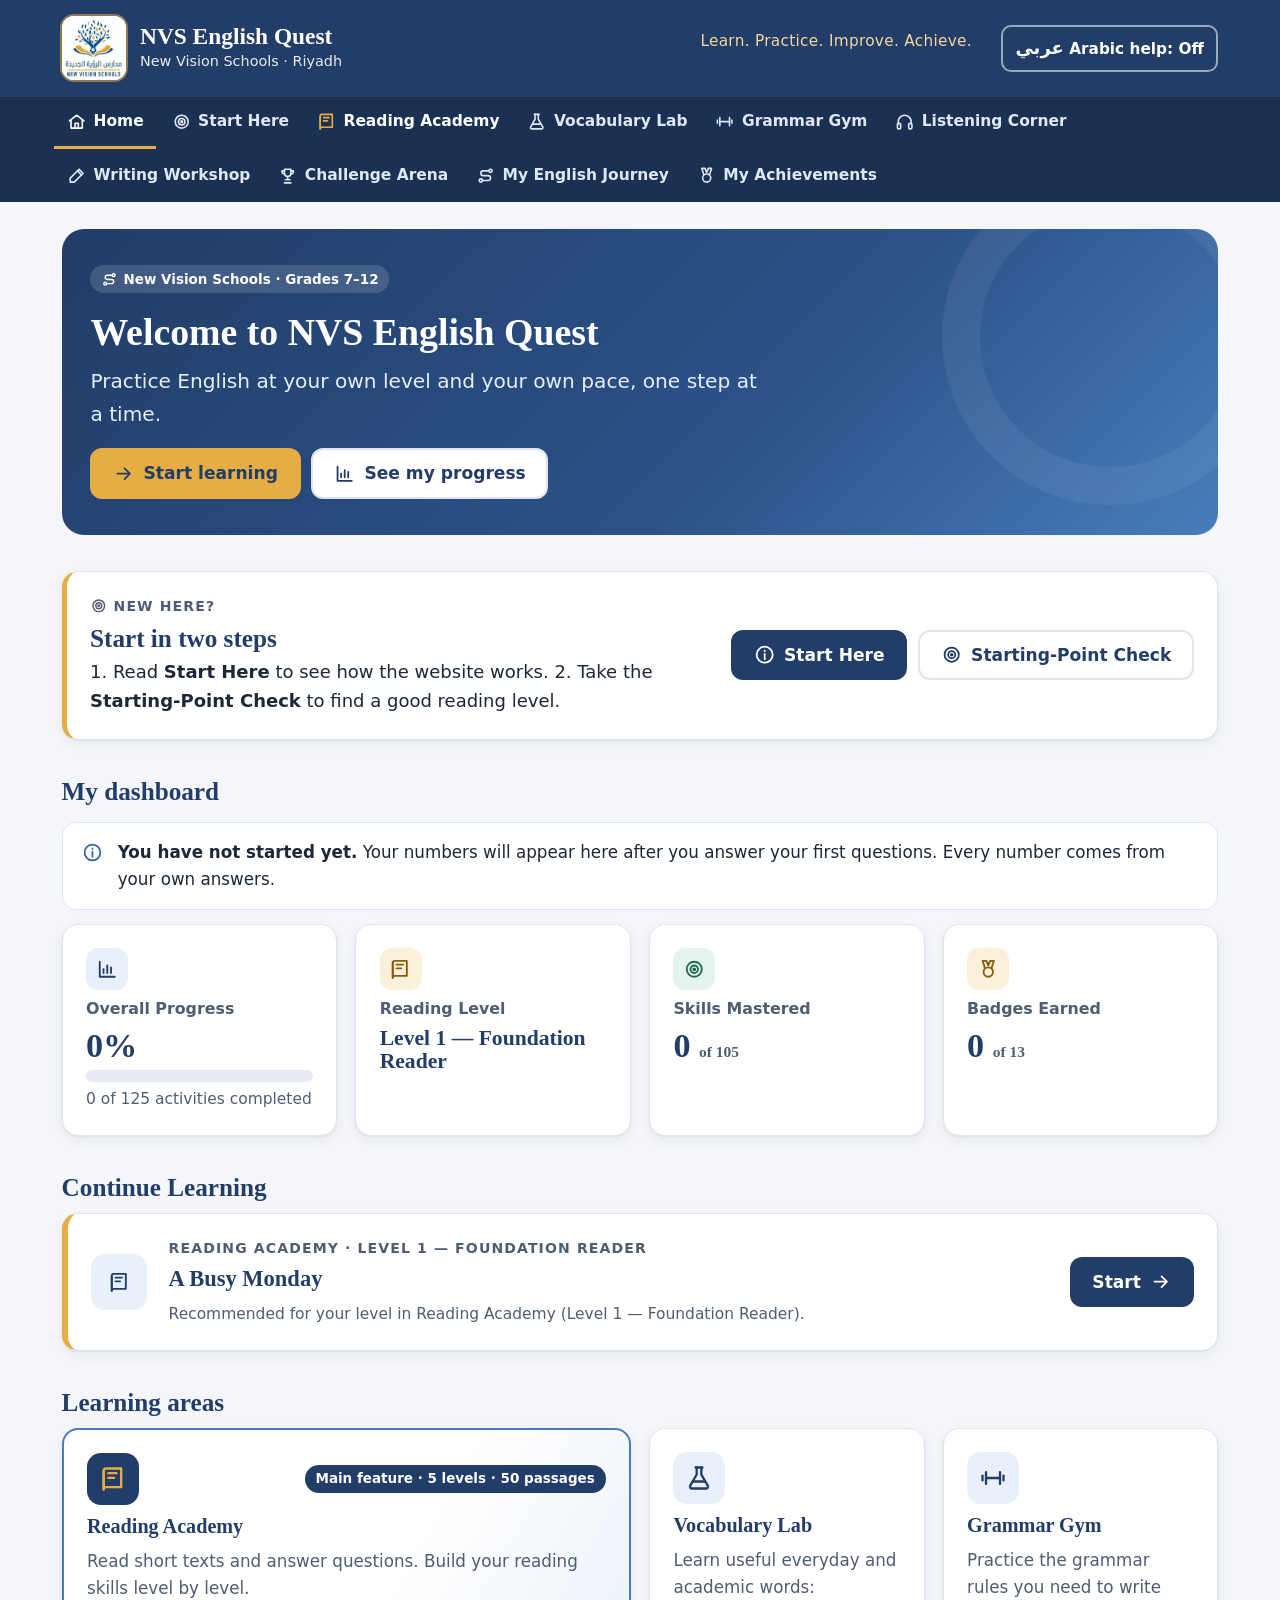
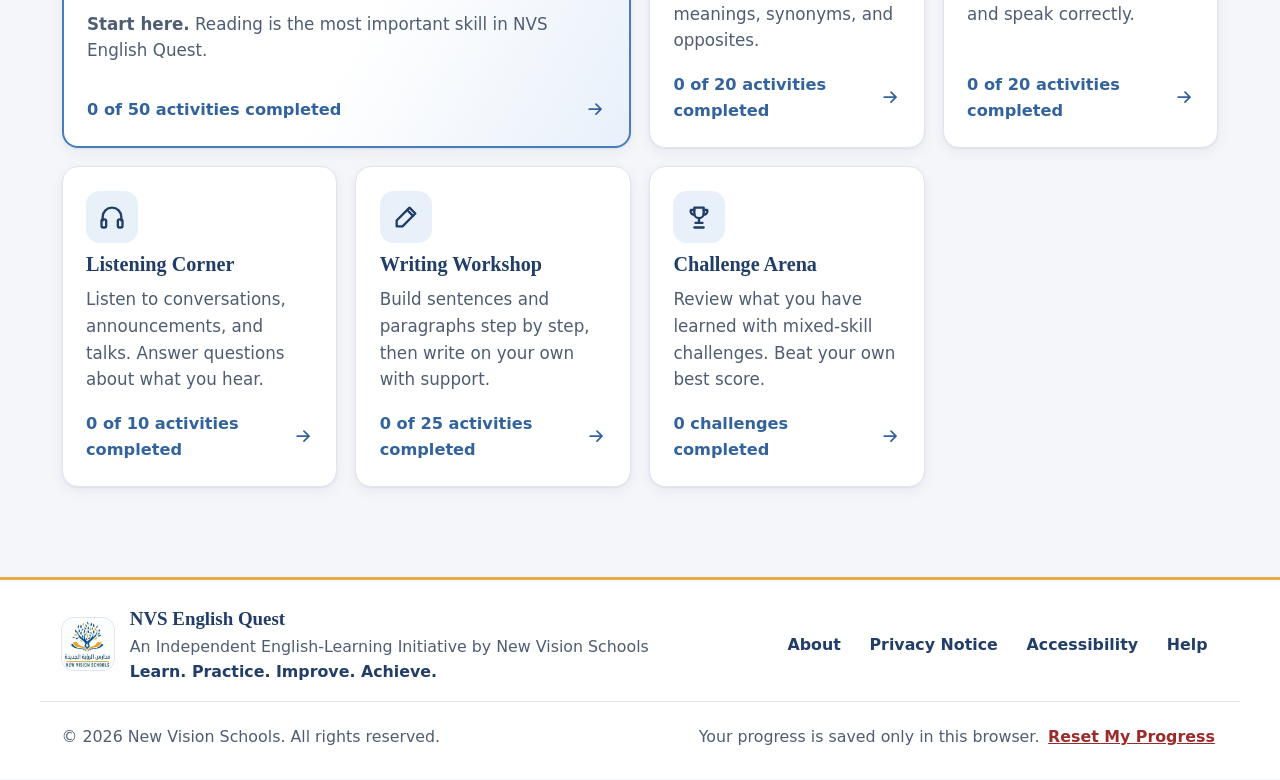
==== index.html @ 6f45f676 "Add files via upload" ====
<!DOCTYPE html>
<html lang="en">
<head>
<meta charset="UTF-8">
<meta name="viewport" content="width=device-width, initial-scale=1">
<title>NVS English Quest | New Vision Schools</title>
<meta name="description" content="Explore NVS English Quest, an independent English-learning platform by New Vision Schools offering interactive reading, vocabulary, grammar, listening, and writing practice.">
<meta name="robots" content="index, follow">
<meta name="application-name" content="NVS English Quest">
<meta name="author" content="New Vision Schools">
<meta name="theme-color" content="#213D68">
<!-- Icons: a crop of the emblem (tree and open book) from the official New Vision Schools logo. -->
<link rel="icon" href="favicon.ico" sizes="16x16 32x32 48x48">
<link rel="icon" type="image/png" sizes="32x32" href="assets/brand/favicon-32.png">
<link rel="apple-touch-icon" sizes="180x180" href="assets/brand/favicon-180.png">
<link rel="manifest" href="site.webmanifest">
<!-- Social sharing. Most sharing services need a FULL address for og:image and og:url.
     When the school-approved address is known, replace SITE_URL below (see DEPLOYMENT_GUIDE.md, "Publication settings")
     and add: <link rel="canonical" href="SITE_URL/"> -->
<meta property="og:type" content="website">
<meta property="og:site_name" content="NVS English Quest">
<meta property="og:title" content="NVS English Quest | New Vision Schools">
<meta property="og:description" content="An independent English-learning platform by New Vision Schools offering interactive reading, vocabulary, grammar, listening, and writing practice.">
<meta property="og:image" content="assets/brand/nvs-logo.jpg">
<meta property="og:image:alt" content="New Vision Schools logo">
<meta name="twitter:card" content="summary">
<link rel="stylesheet" href="css/styles.css">
</head>
<body>
<a class="skip" href="#main">Skip to main content</a>
<header class="site-header">
  <div class="header-inner">
    <a class="brand" href="#home" aria-label="NVS English Quest, New Vision Schools: home">
      <span class="brand-logo"><img src="assets/brand/nvs-logo.jpg" alt="New Vision Schools logo" width="447" height="447" decoding="async"></span>
      <span>
        <span class="brand-name">NVS English Quest</span>
        <span class="brand-sub">New Vision Schools · Riyadh</span>
      </span>
    </a>
    <p class="tagline">Learn. Practice. Improve. Achieve.</p>
    <button class="ar-btn" id="arBtn" type="button" aria-pressed="false" aria-label="Arabic help" title="Show or hide short Arabic instructions"><span lang="ar" dir="rtl">عربي</span><span class="ar-long" aria-hidden="true"> Arabic help: <span class="ar-state">Off</span></span></button>
    <button class="menu-btn" id="menuBtn" aria-expanded="false" aria-controls="mainNav"><span id="menuIcon"></span>Menu</button>
  </div>
  <nav class="main-nav" id="mainNav" aria-label="Main navigation"><ul id="navList"></ul></nav>
</header>

<main id="main" tabindex="-1"></main>

<footer class="site-footer">
  <div class="footer-inner">
    <div class="footer-brand">
      <span class="brand-logo sm"><img src="assets/brand/nvs-logo.jpg" alt="" width="447" height="447" loading="lazy" decoding="async"></span>
      <div>
        <p class="f-name">NVS English Quest</p>
        <p>An Independent English-Learning Initiative by New Vision Schools</p>
        <p class="f-slogan">Learn. Practice. Improve. Achieve.</p>
      </div>
    </div>
    <nav class="footer-nav" aria-label="Footer">
      <ul>
        <li><a href="#about">About</a></li>
        <li><a href="#privacy">Privacy Notice</a></li>
        <li><a href="#accessibility">Accessibility</a></li>
        <li><a href="#help">Help</a></li>
      </ul>
    </nav>
  </div>
  <div class="footer-base">
    <p>© 2026 New Vision Schools. All rights reserved.</p>
    <p class="footer-progress">Your progress is saved only in this browser. <button class="linkbtn" id="footerReset" type="button">Reset My Progress</button></p>
    <p class="ar-help" lang="ar" dir="rtl">يُحفظ تقدّمك في هذا المتصفح فقط، ولا ينتقل إلى أجهزة أخرى.</p>
  </div>
</footer>

<div class="toast" id="toast" role="status" aria-live="polite"></div>
<div class="sr-only" id="srLive" aria-live="polite"></div>

<dialog id="resetDialog" aria-labelledby="resetTitle">
  <h2 id="resetTitle">Delete all your progress?</h2>
  <p>This will permanently delete all your saved answers, scores, badges, writing drafts, challenge results, and your Starting-Point Check result <strong>in this browser</strong>. You cannot undo this.</p>
  <p class="ar-help" lang="ar" dir="rtl">سيؤدي هذا إلى حذف جميع إجاباتك ودرجاتك وشاراتك ومسوداتك ونتيجة اختبار نقطة البداية المحفوظة في هذا المتصفح نهائيًا، ولا يمكن التراجع عن ذلك.</p>
  <div class="btn-row">
    <button class="btn danger" id="confirmReset" type="button">Yes, delete my progress</button>
    <button class="btn ghost" id="cancelReset" type="button">Cancel</button>
  </div>
</dialog>

<noscript><p style="padding:1rem;background:#fff3cd">NVS English Quest needs JavaScript. Please turn on JavaScript in your browser.</p></noscript>
<div id="loadError" hidden style="max-width:900px;margin:1rem auto;padding:1rem;border:2px solid #E6AD45;border-radius:12px;background:#fbf0d9">
  <strong>Some website files did not load.</strong> Refresh the page and check your internet connection. If you opened the website from a copy on a computer, make sure the whole <code>website</code> folder was unzipped (with its <code>css</code>, <code>js</code>, <code>data</code>, and <code>assets</code> folders).
</div>
<!-- ===================== LEARNING CONTENT (data/) =====================
     Teachers add reading passages by editing ONE level file only.
     See HOW_TO_ADD_CONTENT.md. The registry must load first. -->
<script src="data/content-registry.js"></script>
<script src="data/reading-level-1.js"></script>
<script src="data/reading-level-2.js"></script>
<script src="data/reading-level-3.js"></script>
<script src="data/reading-level-4.js"></script>
<script src="data/reading-level-5.js"></script>
<script src="data/vocabulary.js"></script>
<script src="data/grammar.js"></script>
<script src="data/listening.js"></script>
<script src="data/writing.js"></script>
<script src="data/starting-check.js"></script>
<!-- ===================== APPLICATION LOGIC (js/) ===================== -->
<script src="analytics-config.js"></script>
<script src="js/analytics.js"></script>
<script src="js/progress.js"></script>
<script src="js/reading.js"></script>
<script>
  /* Show a friendly message if any file is missing (for example, if only index.html was copied). */
  (function () {
    var C = window.NVS_CONTENT;
    var missing = !C || !C.reading || !C.reading.passages.length || !C.listening || !C.writing || !window.NVSProgress || !window.NVSReading;
    var emptyLevels = [];
    if (C && C.reading) [1, 2, 3, 4, 5].forEach(function (n) { if (!C.reading.passages.some(function (p) { return p.level === n; })) emptyLevels.push(n); });
    var box = document.getElementById("loadError");
    var badPractice = C ? ["vocabulary", "grammar"].filter(function (f) { return !C[f === "vocabulary" ? "vocab" : f]; }) : [];
    if (missing) box.hidden = false;
    else if (badPractice.length) { box.innerHTML = "<strong>The file <code>data/" + badPractice[0] + ".js</code> could not be loaded.</strong> It may have a typing mistake (for example, a missing comma or quotation mark). Check the file or restore your backup copy. Other areas still work."; box.hidden = false; }
    else if (emptyLevels.length) { box.innerHTML = "<strong>Reading level " + emptyLevels.join(", ") + " could not be loaded.</strong> The file <code>data/reading-level-" + emptyLevels[0] + ".js</code> may have a typing mistake (for example, a missing comma or quotation mark). Check the file or restore your backup copy."; box.hidden = false; }
  })();
</script>
<script src="js/app.js"></script>
</body>
</html>
---- css/styles.css ----
:root{
  --navy:#213D68; --navy-2:#1a3154; --blue:#477DBB; --blue-d:#33639c; --green:#25866A; --green-d:#1c6a53;
  --gold:#E6AD45; --gold-l:#fbf0d9; --bg:#F4F6FA; --card:#fff; --line:#dfe4ee; --text:#1c2738; --muted:#4f5d73;
  --green-l:#e5f3ee; --blue-l:#e8f0fa; --radius:16px; --shadow:0 1px 2px rgba(20,35,60,.06),0 4px 14px rgba(20,35,60,.06);
  --serif: Georgia, "Times New Roman", serif;
  --sans: "Segoe UI", system-ui, -apple-system, Roboto, "Helvetica Neue", Arial, sans-serif;
}
*{box-sizing:border-box}
html{font-size:17px;scroll-behavior:smooth}
@media (min-width:700px){html{font-size:18px}}
@media (prefers-reduced-motion:reduce){html{scroll-behavior:auto}*{transition:none!important;animation:none!important}}
body{margin:0;font-family:var(--sans);color:var(--text);background:var(--bg);line-height:1.6}
a{color:var(--blue-d)}
h1,h2,h3{font-family:var(--serif);color:var(--navy);line-height:1.25;margin:0 0 .5rem}
h1{font-size:1.9rem} h2{font-size:1.4rem} h3{font-size:1.12rem}
p{margin:0 0 .8rem}
.ic{width:1.25em;height:1.25em;flex:none;vertical-align:-.25em}
:focus-visible{outline:3px solid var(--gold);outline-offset:3px;border-radius:6px}
.skip{position:absolute;left:-999px;top:0;background:var(--gold);color:var(--navy);padding:.6rem 1rem;font-weight:700;z-index:100;border-radius:0 0 8px 0}
.skip:focus{left:0}
.sr-only{position:absolute;width:1px;height:1px;overflow:hidden;clip:rect(0 0 0 0);white-space:nowrap}

/* ---------- Header & nav ---------- */
.site-header{background:var(--navy);color:#fff}
.header-inner{max-width:1200px;margin:0 auto;padding:.9rem 1.2rem;display:flex;align-items:center;gap:1rem}
.brand{display:flex;align-items:center;gap:.8rem;color:#fff;text-decoration:none;min-width:0}
/* Official New Vision Schools logo (the exact supplied file). The tile hides only the plain background
   margin around the artwork; the emblem, Arabic name, and English name are always fully visible. */
.brand-logo{width:64px;height:64px;border-radius:12px;background:#fcfefd;overflow:hidden;flex:none;display:block;box-shadow:0 0 0 2px rgba(230,173,69,.55)}
.brand-logo img{display:block;width:131.6%;height:auto;max-width:none;margin:-12.2% 0 0 -16.8%}
.brand-logo.sm{width:52px;height:52px;box-shadow:0 0 0 1px var(--line)}
.logo-figure{margin:0;display:inline-block;background:#fcfefd;border:1px solid var(--line);border-radius:16px;padding:.4rem;line-height:0}
.logo-figure img{display:block;height:auto}
.brand-name{font-family:var(--serif);font-size:1.3rem;font-weight:700;display:block;line-height:1.1}
.brand-sub{font-size:.8rem;opacity:.9;display:block}
.tagline{margin-left:auto;font-size:.85rem;color:#f3d79f;letter-spacing:.02em;text-align:right}
.menu-btn{display:none;margin-left:auto;background:transparent;border:2px solid rgba(255,255,255,.5);color:#fff;border-radius:10px;padding:.45rem .7rem;font:inherit;font-weight:600;cursor:pointer;min-height:44px;align-items:center;gap:.4rem}
.main-nav{background:var(--navy-2);border-top:1px solid rgba(255,255,255,.08)}
.main-nav ul{list-style:none;margin:0 auto;padding:0 .8rem;max-width:1200px;display:flex;flex-wrap:wrap;gap:.15rem}
.main-nav a{display:flex;align-items:center;gap:.4rem;color:#dfe7f3;text-decoration:none;padding:.65rem .7rem;font-size:.86rem;font-weight:600;border-bottom:3px solid transparent;min-height:44px}
.main-nav a:hover{color:#fff;background:rgba(255,255,255,.06)}
.main-nav a[aria-current="page"]{color:#fff;border-bottom-color:var(--gold)}
.main-nav .feature a{color:#fff}
.main-nav .feature a .ic{color:var(--gold)}
@media (max-width:980px){
  .tagline{display:none}
  .menu-btn{display:inline-flex}
  .main-nav{display:none}
  .main-nav.open{display:block}
  .main-nav ul{flex-direction:column;padding:.4rem .8rem .8rem}
  .main-nav a{border-bottom:none;border-left:4px solid transparent;font-size:1rem}
  .main-nav a[aria-current="page"]{border-left-color:var(--gold);background:rgba(255,255,255,.06)}
}

/* ---------- Layout ---------- */
main{max-width:1200px;margin:0 auto;padding:1.5rem 1.2rem 3rem}
main:focus{outline:none}
.card{background:var(--card);border:1px solid var(--line);border-radius:var(--radius);box-shadow:var(--shadow);padding:1.3rem}
.grid{display:grid;gap:1rem}
.g4{grid-template-columns:repeat(auto-fit,minmax(210px,1fr))}
.g3{grid-template-columns:repeat(auto-fit,minmax(260px,1fr))}
.g2{grid-template-columns:repeat(auto-fit,minmax(300px,1fr))}
.section{margin-top:2rem}
.section-head{display:flex;align-items:flex-end;justify-content:space-between;gap:1rem;flex-wrap:wrap;margin-bottom:.8rem}
.section-head h2{margin:0}
.eyebrow{font-size:.78rem;font-weight:700;letter-spacing:.08em;text-transform:uppercase;color:var(--muted);margin:0 0 .3rem}
.muted{color:var(--muted)}
.small{font-size:.86rem}
.page-head{margin-bottom:1.2rem}
.page-head p{max-width:70ch;color:var(--muted);font-size:1.05rem}
.crumbs{font-size:.9rem;margin-bottom:1rem;color:var(--muted)}
.crumbs a{font-weight:600}

/* ---------- Buttons ---------- */
.btn{display:inline-flex;align-items:center;justify-content:center;gap:.5rem;font:inherit;font-weight:700;font-size:.95rem;border-radius:12px;padding:.7rem 1.15rem;min-height:48px;border:2px solid transparent;cursor:pointer;text-decoration:none;line-height:1.2}
.btn.primary{background:var(--navy);color:#fff}
.btn.primary:hover{background:var(--blue-d)}
.btn.secondary{background:var(--green-d);color:#fff}
.btn.secondary:hover{background:var(--green)}
.btn.ghost{background:#fff;color:var(--navy);border-color:var(--line)}
.btn.ghost:hover{border-color:var(--blue);background:var(--blue-l)}
.btn.gold{background:var(--gold);color:var(--navy)}
.btn.gold:hover{background:#f0bd5e}
.btn.danger{background:#fff;color:#9b2c2c;border-color:#e3b7b7}
.btn.danger:hover{background:#fbeeee}
.btn[disabled]{opacity:.55;cursor:not-allowed}
.btn-row{display:flex;flex-wrap:wrap;gap:.6rem;align-items:center}

/* ---------- Tags, bars ---------- */
.tag{display:inline-flex;align-items:center;gap:.3rem;font-size:.75rem;font-weight:700;padding:.18rem .6rem;border-radius:999px;background:var(--blue-l);color:var(--navy);white-space:nowrap}
.tag.green{background:var(--green-l);color:var(--green-d)}
.tag.gold{background:var(--gold-l);color:#7a520b}
.tag.navy{background:var(--navy);color:#fff}
.tag.sample{background:var(--gold);color:var(--navy);letter-spacing:.04em}
.bar{height:12px;background:#e6eaf2;border-radius:999px;overflow:hidden}
.bar>span{display:block;height:100%;background:linear-gradient(90deg,var(--blue),var(--navy));border-radius:999px;transition:width .4s}
.bar.green>span{background:linear-gradient(90deg,#3aa384,var(--green-d))}
.bar.gold>span{background:linear-gradient(90deg,#f0c36d,#c8901f)}
.bar-row{margin:.75rem 0}
.bar-label{display:flex;justify-content:space-between;gap:.6rem;font-size:.9rem;margin-bottom:.25rem}
.bar-label strong{color:var(--navy)}

/* ---------- Notices ---------- */
.notice{display:flex;gap:.8rem;align-items:flex-start;border-radius:14px;padding:.9rem 1.1rem;border:1px solid var(--line);background:#fff;font-size:.93rem}
.notice .ic{color:var(--blue-d);margin-top:.15rem}
.notice.sample{background:var(--gold-l);border-color:#efd39b}
.notice.sample .ic{color:#8a5d0c}
.notice p{margin:0}

/* ---------- Home ---------- */
.hero{background:linear-gradient(135deg,var(--navy) 0%,#2c5288 60%,var(--blue) 100%);color:#fff;border-radius:22px;padding:2rem 1.6rem;position:relative;overflow:hidden}
.hero::after{content:"";position:absolute;right:-60px;top:-60px;width:260px;height:260px;border-radius:50%;border:38px solid rgba(255,255,255,.06)}
.hero h1{color:#fff;font-size:2.1rem}
.hero p{font-size:1.12rem;color:#e7eef9;max-width:52ch}
.hero .tag{background:rgba(255,255,255,.14);color:#fff}
.stat{display:flex;flex-direction:column;gap:.3rem;position:relative}
.stat .stat-top{display:flex;align-items:center;justify-content:space-between;gap:.5rem}
.stat .stat-icon{width:42px;height:42px;border-radius:12px;display:grid;place-items:center;background:var(--blue-l);color:var(--navy)}
.stat .stat-icon.g{background:var(--green-l);color:var(--green-d)}
.stat .stat-icon.y{background:var(--gold-l);color:#8a5d0c}
.stat-value{font-family:var(--serif);font-size:1.9rem;font-weight:700;color:var(--navy);line-height:1.1}
.stat-value.sm{font-size:1.2rem}
.stat-label{font-weight:700;color:var(--muted);font-size:.88rem}
.continue{display:flex;gap:1.2rem;align-items:center;flex-wrap:wrap;border-left:6px solid var(--gold)}
.continue .c-body{flex:1;min-width:220px}
.continue h3{font-size:1.25rem}
.area-card{display:flex;flex-direction:column;gap:.5rem;text-decoration:none;color:var(--text);transition:transform .15s,box-shadow .15s;position:relative}
.area-card:hover{transform:translateY(-2px);box-shadow:0 6px 22px rgba(20,35,60,.12)}
.area-card .a-icon{width:52px;height:52px;border-radius:14px;display:grid;place-items:center;background:var(--blue-l);color:var(--navy)}
.area-card .a-icon .ic{width:28px;height:28px}
.area-card h3{margin:0}
.area-card p{margin:0;color:var(--muted);font-size:.93rem}
.area-card .a-foot{margin-top:auto;display:flex;align-items:center;justify-content:space-between;gap:.5rem;padding-top:.5rem;font-weight:700;color:var(--blue-d);font-size:.9rem}
.area-card.featured{grid-column:1/-1;background:linear-gradient(120deg,#fff 0%,#fff 55%,var(--blue-l) 100%);border:2px solid var(--blue)}
.area-card.featured .a-icon{background:var(--navy);color:var(--gold)}
@media (min-width:760px){.area-card.featured{grid-column:span 2}}
.area-card.preview .a-icon{background:#eef0f4;color:var(--muted)}

/* ---------- Reading ---------- */
.level-block{margin-top:1.4rem}
.level-head{display:flex;align-items:center;gap:.8rem;flex-wrap:wrap;margin-bottom:.6rem}
.level-num{width:44px;height:44px;border-radius:12px;background:var(--navy);color:#fff;display:grid;place-items:center;font-family:var(--serif);font-weight:700;font-size:1.2rem;flex:none}
.level-head h2{margin:0;font-size:1.2rem}
.level-head p{margin:0;font-size:.88rem;color:var(--muted)}
.level-block.current .level-num{background:var(--gold);color:var(--navy)}
.p-card{display:flex;flex-direction:column;gap:.45rem;text-decoration:none;color:var(--text)}
.p-card:hover{border-color:var(--blue)}
.p-card h3{margin:0}
.p-meta{display:flex;flex-wrap:wrap;gap:.4rem}
.status{display:inline-flex;align-items:center;gap:.35rem;font-size:.85rem;font-weight:700}
.status.done{color:var(--green-d)} .status.prog{color:#8a5d0c} .status.new{color:var(--muted)}
.reader-grid{display:grid;gap:1.2rem}
@media (min-width:960px){
  .reader-grid{grid-template-columns:1.15fr 1fr;align-items:start}
  .passage-panel{position:sticky;top:1rem;max-height:calc(100vh - 2rem);overflow:auto}
}
.passage-panel h1{font-size:1.6rem}
.passage-text p{font-size:1.1rem;line-height:1.8;max-width:68ch}
.passage-text mark{background:#fde7b5;color:inherit;padding:.05em .15em;border-radius:4px;box-shadow:0 0 0 2px #e6ad45 inset}
.passage-tools{display:flex;flex-wrap:wrap;gap:.5rem;align-items:center;margin:.6rem 0 1rem}
.practice-wrap{max-width:800px;margin:0 auto}

/* ---------- Quiz ---------- */
.quiz-top{margin-bottom:1rem}
.quiz-top .row{display:flex;justify-content:space-between;align-items:center;gap:.6rem;flex-wrap:wrap;margin-bottom:.5rem}
.q-fieldset{border:0;padding:0;margin:0}
.q-text{font-size:1.18rem;font-weight:700;color:var(--navy);margin-bottom:.9rem;padding:0;line-height:1.45}
.options{display:grid;gap:.6rem}
.opt{display:flex;align-items:center;gap:.8rem;border:2px solid var(--line);border-radius:14px;padding:.75rem .9rem;cursor:pointer;background:#fff;min-height:56px;transition:border-color .15s,background .15s}
.opt:hover{border-color:var(--blue)}
.opt input{position:absolute;opacity:0;width:1px;height:1px}
.opt .letter{width:34px;height:34px;border-radius:50%;border:2px solid var(--blue);color:var(--navy);display:grid;place-items:center;font-weight:800;flex:none;font-size:.9rem}
.opt .otext{flex:1}
.opt .ostatus{font-size:.8rem;font-weight:800;display:inline-flex;align-items:center;gap:.25rem}
.opt:has(input:focus-visible){outline:3px solid var(--gold);outline-offset:2px}
.opt.selected{border-color:var(--navy);background:var(--blue-l)}
.opt.selected .letter{background:var(--navy);color:#fff;border-color:var(--navy)}
.opt.tried{background:#f6f6f6;border-style:dashed;color:#5b6474;cursor:not-allowed}
.opt.tried .otext{text-decoration:line-through;text-decoration-color:#9aa3b2}
.opt.tried .letter{border-color:#9aa3b2;color:#6b7383}
.opt.tried .ostatus{color:#8a3b12}
.opt.right{border-color:var(--green);background:var(--green-l)}
.opt.right .letter{background:var(--green-d);border-color:var(--green-d);color:#fff}
.opt.right .ostatus{color:var(--green-d)}
.opt.locked{cursor:default}
.hint-box{margin-top:1rem;background:var(--blue-l);border-radius:12px;padding:.8rem 1rem;display:flex;gap:.6rem;border-left:5px solid var(--blue)}
.hint-box .ic{color:var(--blue-d);margin-top:.1rem}
.quiz .btn-row{margin-top:1.1rem}
.feedback{margin-top:1rem}
.feedback:focus{outline:none}
.fb{border-radius:14px;padding:1rem 1.1rem;border:2px solid}
.fb h3{display:flex;align-items:center;gap:.5rem;font-family:var(--sans);font-size:1.08rem;margin-bottom:.4rem}
.fb p{margin:.3rem 0}
.fb.ok{background:var(--green-l);border-color:var(--green)}
.fb.ok h3{color:var(--green-d)}
.fb.no{background:var(--gold-l);border-color:var(--gold)}
.fb.no h3{color:#7a4a05}
.fb.shown{background:#eef2f8;border-color:var(--blue)}
.fb.warn{background:#fff;border-color:var(--line)}
.evidence{margin:.6rem 0 0;padding:.6rem .9rem;background:#fff;border-left:4px solid var(--gold);border-radius:8px;font-family:var(--serif);font-style:italic}
.guide{margin-top:.6rem;padding:.6rem .9rem;background:#fff;border-radius:8px;border:1px dashed #d4a74f}
.linkbtn{background:none;border:none;color:var(--blue-d);font:inherit;font-weight:700;text-decoration:underline;cursor:pointer;padding:.3rem 0;min-height:36px}

/* ---------- Results ---------- */
.result-score{display:flex;align-items:center;gap:1.2rem;flex-wrap:wrap;margin:.6rem 0 1rem}
.ring{--p:0;width:120px;height:120px;border-radius:50%;background:conic-gradient(var(--green) calc(var(--p)*1%),#e6eaf2 0);display:grid;place-items:center;flex:none}
.ring>div{width:92px;height:92px;border-radius:50%;background:#fff;display:grid;place-items:center;text-align:center;font-family:var(--serif);font-weight:700;color:var(--navy);font-size:1.5rem;line-height:1}
.ring small{display:block;font-family:var(--sans);font-size:.65rem;color:var(--muted);font-weight:700;margin-top:.15rem}
.skill-list{list-style:none;padding:0;margin:.4rem 0 1rem;display:grid;gap:.45rem}
.skill-list li{display:flex;gap:.6rem;align-items:flex-start;padding:.55rem .75rem;border-radius:10px;background:#f7f9fc;border:1px solid var(--line);font-size:.93rem}
.skill-list .ic{margin-top:.15rem}
.skill-list .ok .ic{color:var(--green-d)} .skill-list .no .ic{color:#9a6510}

/* ---------- Journey & badges ---------- */
.area-prog h3{display:flex;align-items:center;gap:.5rem}
.mini-stats{display:flex;flex-wrap:wrap;gap:.5rem 1.2rem;font-size:.85rem;color:var(--muted);margin-top:.3rem}
.mini-stats b{color:var(--navy)}
.skills-table{width:100%;border-collapse:collapse;font-size:.92rem}
.skills-table th,.skills-table td{text-align:left;padding:.55rem .5rem;border-bottom:1px solid var(--line);vertical-align:middle}
.skills-table th{font-size:.78rem;text-transform:uppercase;letter-spacing:.05em;color:var(--muted)}
.table-wrap{overflow-x:auto}
.level-track{display:grid;grid-template-columns:repeat(auto-fit,minmax(120px,1fr));gap:.5rem}
.level-step{text-align:center;padding:.7rem .3rem;border-radius:12px;background:#f1f4f9;border:2px solid transparent;font-size:.8rem;font-weight:700;color:var(--muted)}
.level-step b{display:block;font-family:var(--serif);font-size:1.3rem;color:var(--navy)}
.level-step.reached{background:var(--green-l);color:var(--green-d)}
.level-step.current{border-color:var(--gold);background:var(--gold-l);color:#7a520b}
.badge{display:flex;gap:1rem;align-items:flex-start}
.badge .b-icon{width:58px;height:58px;border-radius:50%;display:grid;place-items:center;flex:none;background:#eef0f4;color:#8a93a3;border:3px solid #dde1e8}
.badge .b-icon .ic{width:28px;height:28px}
.badge.earned .b-icon{background:var(--gold-l);color:#8a5d0c;border-color:var(--gold)}
.badge h3{margin:0 0 .2rem;font-size:1.05rem}
.badge p{margin:0 0 .4rem;font-size:.9rem;color:var(--muted)}
.badge .bar{height:8px}
.preview-box{border:2px dashed #c9d2e0;border-radius:var(--radius);padding:1.2rem;background:#fbfcfe}
.feature-list{padding-left:1.2rem;margin:.4rem 0 1rem}
.feature-list li{margin:.3rem 0}

/* ---------- Footer, toast, dialog ---------- */
.site-footer{background:#fff;border-top:3px solid var(--gold);margin-top:2rem;font-size:.88rem;color:var(--muted)}
.footer-inner{max-width:1200px;margin:0 auto;padding:1.3rem 1.2rem .9rem;display:flex;flex-wrap:wrap;gap:1rem 2rem;align-items:center;justify-content:space-between}
.site-footer p{margin:0}
.footer-brand{display:flex;gap:.9rem;align-items:center}
.f-name{font-family:var(--serif);font-weight:700;font-size:1.05rem;color:var(--navy)}
.f-slogan{color:var(--navy);font-weight:600}
.footer-nav ul{list-style:none;margin:0;padding:0;display:flex;flex-wrap:wrap;gap:.2rem .4rem}
.footer-nav a{display:inline-flex;align-items:center;min-height:44px;padding:0 .6rem;color:var(--navy);font-weight:600;text-decoration:none;border-radius:8px}
.footer-nav a:hover{background:var(--blue-l);text-decoration:underline}
.footer-base{max-width:1200px;margin:0 auto;padding:.7rem 1.2rem 1.1rem;border-top:1px solid var(--line);display:flex;flex-wrap:wrap;gap:.3rem 1.5rem;align-items:center;justify-content:space-between}
.footer-base .ar-help{flex-basis:100%}
.linkbtn{font:inherit;background:none;border:0;padding:.55rem .2rem;min-height:44px;color:#9b2c2c;font-weight:700;text-decoration:underline;cursor:pointer}
.linkbtn:hover{color:#7a1f1f}
@media (max-width:600px){.footer-inner{flex-direction:column;align-items:flex-start}.footer-nav ul{margin-left:-.6rem}}
.toast{position:fixed;left:50%;bottom:1.2rem;transform:translateX(-50%) translateY(200%);visibility:hidden;background:var(--navy);color:#fff;padding:.85rem 1.2rem;border-radius:14px;box-shadow:0 10px 30px rgba(0,0,0,.25);display:flex;gap:.7rem;align-items:center;z-index:50;max-width:92vw;transition:transform .3s,visibility .3s;font-weight:600}
.toast.show{transform:translateX(-50%) translateY(0);visibility:visible}
.toast .ic{color:var(--gold);width:1.6em;height:1.6em}
dialog{border:none;border-radius:18px;padding:1.5rem;max-width:440px;width:92vw;box-shadow:0 20px 60px rgba(0,0,0,.3)}
dialog::backdrop{background:rgba(20,30,50,.55)}
@media (max-width:520px){.opt{flex-wrap:wrap}.opt .ostatus{width:100%;padding-left:46px;margin-top:-.3rem}}

/* ===================== Version 2 additions ===================== */
textarea{width:100%;font:inherit;font-size:1.05rem;line-height:1.6;padding:.75rem .9rem;border:2px solid var(--line);border-radius:12px;background:#fff;color:var(--text);resize:vertical}
textarea:focus-visible{border-color:var(--blue);outline:3px solid var(--gold);outline-offset:2px}
textarea:disabled{background:#f6f7fa;color:#5b6474}
.small-btns{margin-top:.6rem}
.small-btns .btn{min-height:44px;padding:.5rem .9rem;font-size:.88rem}
/* word tiles */
.tile-zone{display:grid;gap:.6rem}
.tile-line{min-height:64px;border:2px dashed #b8c4d8;border-radius:14px;padding:.6rem;display:flex;flex-wrap:wrap;gap:.45rem;align-items:center;background:#fbfcfe}
.tile-line.locked{border-style:solid;background:#f6f7fa}
.tile-bank{display:flex;flex-wrap:wrap;gap:.5rem;padding:.2rem 0}
.tile{font:inherit;font-weight:700;font-size:1.02rem;min-height:46px;min-width:46px;padding:.45rem .85rem;border-radius:10px;border:2px solid var(--blue);background:#fff;color:var(--navy);cursor:pointer}
.tile:hover{background:var(--blue-l)}
.tile.placed{background:var(--navy);color:#fff;border-color:var(--navy)}
.tile.placed:hover{background:var(--blue-d)}
.tile[disabled]{cursor:default;opacity:.85}
.preview{margin:0;font-size:1.05rem}
.wrong-sent{font-family:var(--serif);font-size:1.15rem;background:var(--gold-l);border-left:5px solid var(--gold);padding:.6rem .9rem;border-radius:8px;text-decoration:underline wavy #c8901f;text-decoration-thickness:1px;text-underline-offset:5px}
/* paragraph ordering */
.para-list{list-style:none;padding:0;margin:.4rem 0 0;display:grid;gap:.5rem}
.para-list li{display:flex;gap:.7rem;align-items:center;border:2px solid var(--line);border-radius:14px;padding:.6rem .7rem;background:#fff}
.para-list li.ok{border-color:var(--green);background:var(--green-l)}
.pnum{width:32px;height:32px;border-radius:50%;background:var(--navy);color:#fff;display:grid;place-items:center;font-weight:800;flex:none;font-size:.9rem}
.ptext{flex:1;display:flex;flex-direction:column;gap:.3rem;align-items:flex-start}
.pbtns{display:flex;flex-direction:column;gap:.3rem}
.iconbtn{width:44px;height:40px;border-radius:10px;border:2px solid var(--line);background:#fff;color:var(--navy);display:grid;place-items:center;cursor:pointer}
.iconbtn:hover:not([disabled]){border-color:var(--blue);background:var(--blue-l)}
.iconbtn[disabled]{opacity:.35;cursor:default}
/* listening player */
.listen-panel .steps{padding-left:1.2rem;margin:.4rem 0 1rem}
.listen-panel .steps li{margin:.2rem 0}
.player{border:1px solid var(--line);border-radius:14px;padding:1rem;background:#f8fafd}
.player .btn{min-height:46px;padding:.55rem .9rem}
.speed{border:0;padding:0;margin:.8rem 0 .4rem;display:flex;flex-wrap:wrap;gap:.4rem;align-items:center}
.speed legend{float:left;margin-right:.6rem;font-weight:700;font-size:.9rem;color:var(--muted)}
.speed label{position:relative}
.speed input{position:absolute;opacity:0;width:1px;height:1px}
.speed span{display:inline-grid;place-items:center;min-width:64px;min-height:44px;padding:0 .7rem;border:2px solid var(--line);border-radius:10px;background:#fff;font-weight:800;color:var(--navy);cursor:pointer}
.speed input:checked+span{background:var(--navy);color:#fff;border-color:var(--navy)}
.speed input:focus-visible+span{outline:3px solid var(--gold);outline-offset:2px}
.player-status{margin:.3rem 0 .4rem;font-weight:700;color:var(--navy);font-size:.95rem}
.transcript{margin-top:.8rem;border-left:4px solid var(--blue);padding:.6rem .9rem;background:#fff;border-radius:8px}
.transcript p{margin:.35rem 0}
/* guided writing */
.guided-grid{display:grid;gap:1rem}
@media (min-width:960px){.guided-grid{grid-template-columns:1.2fr 1fr;align-items:start}}
.prompt{font-size:1.15rem;font-weight:700;color:var(--navy)}
.chip-row{display:flex;flex-wrap:wrap;gap:.45rem}
.chip{font:inherit;font-size:.92rem;min-height:44px;padding:.4rem .8rem;border-radius:999px;border:2px solid var(--blue);background:#fff;color:var(--navy);font-weight:600;cursor:pointer;text-align:left}
.chip:hover{background:var(--blue-l)}
.chip.word{border-color:var(--gold);background:var(--gold-l);color:#5e3f05}
.check-list{list-style:none;padding:0;margin:.4rem 0 0;display:grid;gap:.35rem}
.check-list li{display:flex;gap:.5rem;align-items:flex-start;font-size:.92rem}
.check-list li.ok .ic{color:var(--green-d)} .check-list li.no .ic{color:#9a6510}
.check-item{display:flex;gap:.6rem;align-items:flex-start;padding:.5rem .4rem;border-radius:10px;cursor:pointer;min-height:44px}
.check-item:hover{background:#f4f7fb}
.check-item input{width:22px;height:22px;margin-top:.15rem;accent-color:var(--green-d);flex:none}
/* challenge */
.ch-card{display:flex;flex-direction:column;gap:.4rem}
.ch-card .a-icon{width:52px;height:52px;border-radius:14px;display:grid;place-items:center;background:var(--navy);color:var(--gold)}
.ch-card .a-icon .ic{width:28px;height:28px}
.ch-card h2{margin:.3rem 0 0;font-size:1.25rem}
.ch-card .btn{align-self:flex-start;margin-top:auto}
.ch-left{display:grid;gap:1rem;align-content:start}
@media (min-width:960px){.ch-left{position:sticky;top:1rem;max-height:calc(100vh - 2rem);overflow:auto}.ch-left .passage-panel{position:static;max-height:none;overflow:visible}}
.ch-head h1{font-size:1.5rem;margin:0}
.timer{display:inline-flex;align-items:center;gap:.4rem;font-weight:800;font-size:1.1rem;color:var(--navy);background:var(--gold-l);border-radius:10px;padding:.35rem .8rem;margin:.6rem 0 0}
.dots{display:flex;flex-wrap:wrap;gap:.35rem;margin-top:.8rem}
.dot{width:14px;height:14px;border-radius:50%;background:#e1e6ef;border:2px solid #e1e6ef}
.dot.cur{border-color:var(--navy);background:#fff}
.dot.ok{background:var(--green);border-color:var(--green)}
.dot.no{background:var(--gold);border-color:var(--gold)}
.dot.ans{background:var(--blue);border-color:var(--blue)}
.mini-card{display:flex;flex-direction:column;gap:.15rem;border:1px solid var(--line);border-radius:12px;padding:.75rem .9rem;background:#f8fafd}
.mini-card b{font-family:var(--serif);color:var(--navy);font-size:1.15rem}
.review{margin-top:1rem;border:1px solid var(--line);border-radius:12px;padding:.6rem .9rem}
.review summary{cursor:pointer;font-weight:700;color:var(--navy);min-height:44px;display:flex;align-items:center}
.review li div{flex:1}
.mode-pick{border:0;padding:0;margin:1rem 0 0;display:grid;gap:.6rem}
.mode-pick legend{margin-bottom:.5rem}
/* journey */
.rec-list{list-style:none;padding:0;margin:.6rem 0 0;display:grid;gap:.7rem}
.rec-list li{display:flex;gap:.8rem;align-items:flex-start;padding:.8rem .9rem;border-radius:12px;background:#f7f9fc;border:1px solid var(--line)}
.rec-list li>.ic{color:var(--blue-d);width:1.5em;height:1.5em;margin-top:.1rem}
.rec-list p{margin:0 0 .5rem}
.rec-list .btn{min-height:42px;padding:.45rem .9rem;font-size:.88rem}
.plain-list{list-style:none;padding:0;margin:.5rem 0 0;display:grid;gap:.3rem}
.plain-list li{display:flex;justify-content:space-between;gap:.8rem;flex-wrap:wrap;font-size:.92rem;padding:.4rem 0;border-bottom:1px solid var(--line)}
.plain-list b{color:var(--navy)}

[tabindex="-1"]:focus:not(:focus-visible),h1[tabindex="-1"]:focus,h2[tabindex="-1"]:focus,legend[tabindex="-1"]:focus{outline:none}

/* ===================== Version 3A: Reading Library ===================== */
.lib-filters{display:grid;gap:.9rem}
.search-box{display:flex;align-items:center;gap:.6rem;border:2px solid var(--line);border-radius:12px;padding:.2rem .9rem;background:#fff}
.search-box:focus-within{border-color:var(--blue);outline:3px solid var(--gold);outline-offset:2px}
.search-box .ic{color:var(--muted)}
.search-box input{flex:1;border:0;font:inherit;font-size:1.05rem;padding:.65rem 0;background:transparent;color:var(--text);min-width:0}
.search-box input:focus{outline:none}
.level-pills{display:flex;flex-wrap:wrap;gap:.45rem}
.pill{font:inherit;font-weight:700;font-size:.9rem;min-height:44px;padding:.4rem .95rem;border-radius:999px;border:2px solid var(--line);background:#fff;color:var(--navy);cursor:pointer}
.pill:hover{border-color:var(--blue)}
.pill[aria-pressed="true"]{background:var(--navy);border-color:var(--navy);color:#fff}
.filter-grid{display:grid;gap:.8rem;grid-template-columns:repeat(auto-fit,minmax(200px,1fr))}
.filter-grid label{display:flex;flex-direction:column;gap:.3rem;font-weight:700;font-size:.85rem;color:var(--muted)}
.filter-grid select{font:inherit;font-size:1rem;min-height:46px;padding:.4rem .7rem;border:2px solid var(--line);border-radius:10px;background:#fff;color:var(--text);max-width:100%}
.filter-grid select:focus-visible{border-color:var(--blue)}
.results-bar{display:flex;justify-content:space-between;align-items:center;gap:.8rem;flex-wrap:wrap;border-top:1px solid var(--line);padding-top:.8rem}
.results-bar p{margin:0;font-weight:700;color:var(--navy)}
.results-bar .btn{min-height:44px;padding:.45rem .9rem;font-size:.9rem}
.lib-card{display:flex;flex-direction:column;gap:.5rem}
.lib-card h3{margin:0;font-size:1.12rem}
.lib-title{color:var(--navy);text-decoration:none}
.lib-title:hover{text-decoration:underline}
.lib-facts{margin:0}
.skill-chips{display:flex;flex-wrap:wrap;gap:.3rem}
.chip-s{font-size:.75rem;font-weight:700;padding:.15rem .55rem;border-radius:999px;background:#eef2f8;color:#2f4a73;border:1px solid #dbe3ef}
.chip-s.more{background:#fff}
.lib-status{display:flex;flex-wrap:wrap;gap:.4rem;align-items:center}
.lib-btn{align-self:flex-start;margin-top:auto}
.empty-state{grid-column:1/-1;text-align:center;padding:2rem 1.2rem}
.level-guide details{margin-top:.4rem}
.level-guide summary{cursor:pointer;font-weight:700;color:var(--navy);min-height:44px;display:flex;align-items:center}
.back-link{font-weight:700;display:inline-flex;align-items:center;min-height:40px;margin-right:.6rem}
.mobile-only{display:none}
@media (max-width:959px){
  .mobile-only{display:inline-flex}
  .reread-btn{width:100%;margin-bottom:.8rem}
  #toQuestions{margin-top:.6rem}
}
.lib-filters>*{min-width:0}
.filter-grid label{min-width:0}
.filter-grid select{width:100%;min-width:0}
@media (max-width:420px){.filter-grid{grid-template-columns:1fr}}

/* ===================== Version 3D: reading support ===================== */
.read-instr{display:flex;gap:.5rem;align-items:flex-start;background:var(--blue-l);border-radius:10px;padding:.6rem .8rem;font-size:.95rem;margin:.4rem 0 .7rem}
.read-instr .ic{color:var(--blue-d);margin-top:.15rem}
details.support{border:1px solid var(--line);border-radius:12px;padding:.2rem .9rem;margin:0 0 .6rem;background:#fff}
details.support[open]{background:#fbfcfe}
details.support summary{cursor:pointer;font-weight:700;color:var(--navy);min-height:44px;display:flex;align-items:center;gap:.4rem}
details.support summary .ic{color:var(--gold)}
.word-list{list-style:none;padding:0;margin:0 0 .6rem;display:grid;gap:.45rem}
.word-list li{padding:.45rem .6rem;border-left:4px solid var(--gold);background:#fff;border-radius:6px}
.predict{background:var(--gold-l);border-radius:8px;padding:.5rem .7rem;font-size:.95rem}
.passage-text{position:relative}
.gloss{font:inherit;color:inherit;background:none;border:0;padding:0;margin:0;cursor:pointer;border-bottom:2px dotted var(--blue);line-height:inherit;text-align:inherit}
.gloss:hover,.gloss[aria-expanded="true"]{background:var(--blue-l);border-bottom-style:solid}
.gloss-demo{border-bottom:2px dotted var(--blue)}
.gloss-pop{position:absolute;z-index:5;max-width:min(320px,100%);background:var(--navy);color:#fff;padding:.6rem 2.2rem .6rem .8rem;border-radius:10px;box-shadow:0 8px 24px rgba(0,0,0,.2);font-size:.95rem;line-height:1.45}
.gloss-pop strong{color:var(--gold)}
.gloss-close{position:absolute;right:.3rem;top:.2rem;background:none;border:0;color:#fff;font-size:1.4rem;min-width:36px;min-height:36px;cursor:pointer;line-height:1}

/* ===================== Version 3D: Learn → Practice → Review ===================== */
.stage-path{list-style:none;display:flex;gap:0;padding:0;margin:0 0 .9rem;flex-wrap:wrap}
.stage-path li{display:inline-flex;align-items:center;gap:.3rem;font-size:.82rem;font-weight:700;color:var(--muted);padding:.3rem .8rem;border:2px solid var(--line);background:#fff;margin-right:-2px}
.stage-path li:first-child{border-radius:999px 0 0 999px}
.stage-path li:last-child{border-radius:0 999px 999px 0}
.stage-path li.done{color:var(--green-d);background:var(--green-l);border-color:#bfe0d4}
.stage-path li.current{color:#fff;background:var(--navy);border-color:var(--navy)}
.stage-path .ic{width:1em;height:1em}
.set-card .stage-path{margin:.2rem 0}
.learn-words{list-style:none;padding:0;margin:.6rem 0 0;display:grid;gap:.6rem}
.learn-words li{display:grid;gap:.15rem;border:1px solid var(--line);border-left:5px solid var(--gold);border-radius:10px;padding:.7rem .9rem;background:#fff}
.lw-word{font-family:var(--serif);font-weight:700;font-size:1.2rem;color:var(--navy)}
.lw-ex{font-size:.92rem;color:var(--muted);font-style:italic}
.rule-box{background:var(--blue-l);border-left:5px solid var(--blue);border-radius:10px;padding:.8rem 1rem}
.rule-box p:last-child{margin:0;font-size:1.05rem}
.ex-box{border-radius:10px;padding:.7rem .9rem;border:1px solid var(--line);background:#fff}
.ex-box.ok{border-left:5px solid var(--green)}
.ex-box.no{border-left:5px solid var(--gold)}
.ex-box p{margin:.2rem 0}
.ex-box .mistake{text-decoration:line-through;text-decoration-color:#b9770e;color:#6b4a10}
.review-learn{margin-top:1rem}

/* ---------- Version 3D: Arabic help, guides, Start Here, Starting-Point Check ---------- */
.ar-btn{margin-left:.6rem;background:transparent;border:2px solid rgba(255,255,255,.55);color:#fff;border-radius:10px;padding:.4rem .7rem;font:inherit;font-size:.85rem;font-weight:700;cursor:pointer;min-height:44px;white-space:nowrap}
.ar-btn [lang="ar"]{font-size:1rem}
.ar-btn[aria-pressed="true"]{background:var(--gold);color:var(--navy);border-color:var(--gold)}
@media (max-width:980px){.ar-btn{margin-left:auto}.ar-btn + .menu-btn{margin-left:.5rem}}
@media (max-width:600px){.ar-long{display:none}}
.ar-help{display:none;direction:rtl;text-align:right;font-family:"Segoe UI",Tahoma,"Noto Naskh Arabic","Geeza Pro",Arial,sans-serif;font-size:1.02rem;line-height:1.8;color:#2b3a52;background:#f7f4ec;border-right:4px solid var(--gold);border-radius:10px;padding:.45rem .8rem;margin:.4rem 0 .8rem}
body.ar-on .ar-help{display:block}
.site-footer .ar-help{margin-top:.5rem}
.how-box{padding:.9rem 1.1rem}
.how-box>summary{cursor:pointer;font-weight:700;color:var(--navy);display:flex;align-items:center;gap:.5rem;flex-wrap:wrap;min-height:44px}
.how-list{margin:.6rem 0 0;display:grid;gap:.7rem}
@media (min-width:900px){.how-list{grid-template-columns:1fr 1fr}}
.how-list dt{font-weight:700;color:var(--navy);display:flex;align-items:center;gap:.5rem}
.how-list dd{margin:.2rem 0 0 2.2rem;font-size:.95rem}
.how-n{display:inline-grid;place-items:center;width:1.7rem;height:1.7rem;border-radius:50%;background:var(--navy);color:#fff;font-size:.85rem;font-weight:800;flex:none;font-family:var(--sans)}
.start-steps{list-style:none;padding:0;margin:1rem 0;display:grid;gap:1rem}
.start-steps h2{display:flex;align-items:center;gap:.6rem;font-size:1.25rem}
.area-mini{list-style:none;padding:0;margin:.5rem 0;display:grid;gap:.5rem}
@media (min-width:800px){.area-mini{grid-template-columns:1fr 1fr}}
.area-mini a{display:flex;gap:.7rem;align-items:flex-start;text-decoration:none;color:var(--text);border:1px solid var(--line);border-radius:12px;padding:.7rem .8rem;min-height:44px}
.area-mini a:hover{border-color:var(--blue)}
.area-mini .ic{color:var(--navy);margin-top:.2rem}
.start-card{display:flex;flex-wrap:wrap;gap:1rem;align-items:center;justify-content:space-between;border-left:5px solid var(--gold)}
.start-card>div:first-child{flex:1 1 320px}
.ck-text{margin-top:.8rem}
.ck-q{border:0;padding:0;margin:0 0 1.2rem}
.ck-q legend{font-weight:700;color:var(--navy);margin-bottom:.5rem;display:flex;gap:.5rem;align-items:flex-start;padding:0}
.ck-q .q-num{display:inline-grid;place-items:center;min-width:1.7rem;height:1.7rem;border-radius:50%;background:var(--blue-l);color:var(--navy);font-size:.85rem}
.ck-q .opts{display:grid;gap:.5rem}
.small-btn{min-height:44px;font-size:.88rem;padding:.5rem .9rem}
.ck-review{padding-left:1.2rem}
.ck-review li{margin:.6rem 0;padding:.6rem .8rem;border-radius:12px;border:1px solid var(--line)}
.ck-review li.ok{background:var(--green-l)}
.ck-review li.no{background:#fff7ec}
.ck-review p{margin:.15rem 0}
.lead{font-size:1.1rem}
.next-step{display:flex;gap:.7rem;align-items:flex-start;background:var(--blue-l);border-left:4px solid var(--blue);border-radius:12px;padding:.8rem 1rem;margin:1rem 0}
.next-step p{margin:0}
.next-step .ic{color:var(--blue-d);margin-top:.15rem}
.how-steps{margin-bottom:1rem}
.steps-inline{margin:.3rem 0 .4rem 1.2rem;padding:0}
.steps-inline li{margin:.2rem 0}
summary{min-height:44px;padding-top:.35rem;padding-bottom:.35rem;cursor:pointer}
/* Version 3D: focus ring with strong contrast on light backgrounds (navy 10.9:1 on white), gold on the dark header (5.4:1). */
:focus-visible{outline:3px solid var(--navy);outline-offset:3px;box-shadow:0 0 0 6px rgba(230,173,69,.6)}
.site-header :focus-visible,.main-nav :focus-visible{outline-color:var(--gold);box-shadow:none}
.opt:has(input:focus-visible){outline:3px solid var(--navy);outline-offset:2px;box-shadow:0 0 0 6px rgba(230,173,69,.6)}
/* Version 3D: keep the header compact on phones (the Arabic help button needs room). */
@media (max-width:600px){.brand-sub{display:none}.brand-name{font-size:1.15rem}.header-inner{gap:.6rem}}

/* ---------- Official Launch Edition: logo placement and institutional pages ---------- */
@media (max-width:520px){.brand-logo{width:52px;height:52px}.brand-name{font-size:1.12rem}.brand-sub{font-size:.75rem}}
.start-head,.about-head{display:flex;gap:1.2rem;align-items:center;flex-wrap:wrap}
.start-head>div,.about-head>div{flex:1 1 280px;min-width:0}
.about-head .lead{color:var(--navy);font-weight:600;margin:0}
@media (max-width:520px){.about-head .logo-figure img{width:132px!important}.start-head .logo-figure{display:none}}
.prose p{max-width:70ch;font-size:1.05rem;margin:0 0 .8rem}
.prose p:last-of-type{margin-bottom:0}
.start-steps.compact h3{display:flex;align-items:center;gap:.6rem;font-size:1.1rem;margin-bottom:.3rem}
.start-steps.compact p{margin:0}
.facts{margin:.4rem 0 1rem;display:grid;gap:.45rem}
.facts div{display:grid;grid-template-columns:7.5rem 1fr;gap:.6rem}
.facts dt{font-weight:700;color:var(--navy)}
.facts dd{margin:0}
.faq{display:grid;gap:.8rem}
.faq-item h2{font-size:1.1rem;margin-bottom:.35rem}
.faq-item p{margin:0;max-width:75ch}
.tech-details summary{cursor:pointer;font-weight:700;color:var(--navy);display:flex;gap:.5rem;align-items:center;min-height:44px}
.tech-details[open] summary{margin-bottom:.4rem}
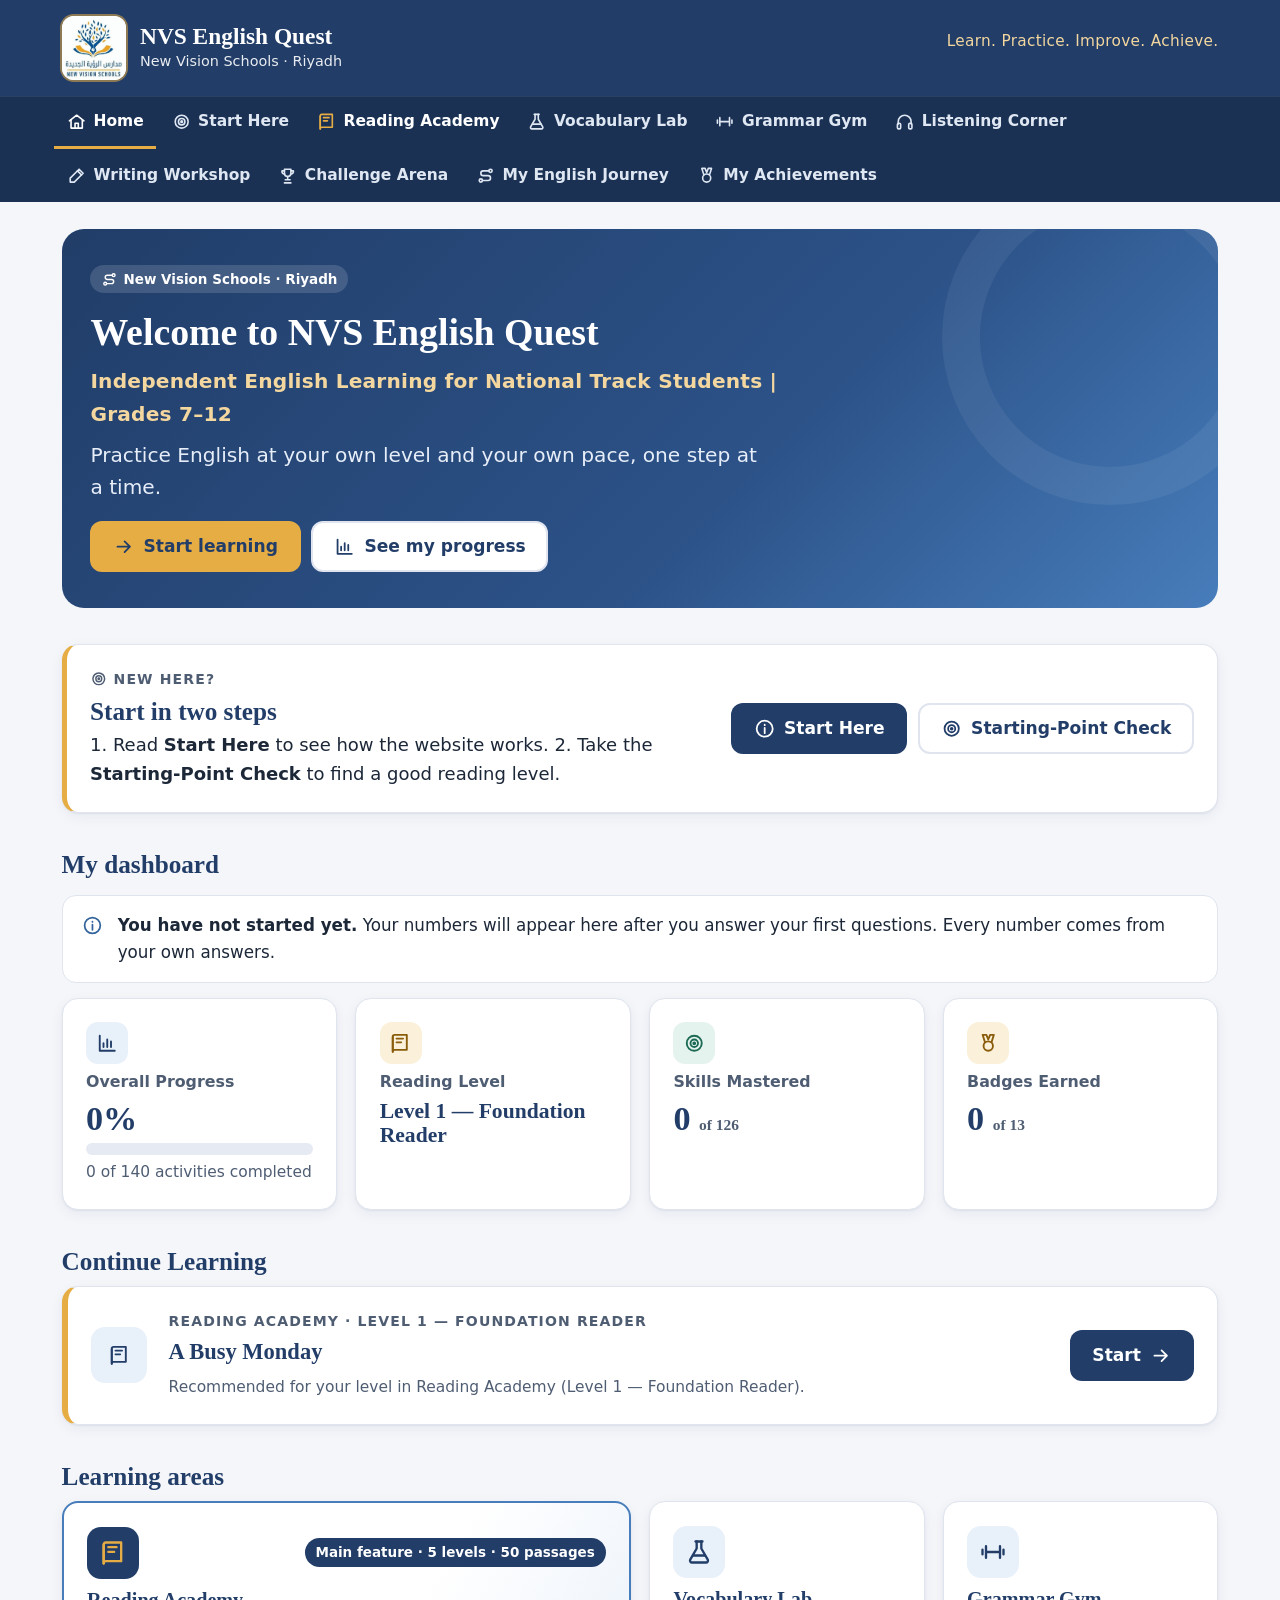
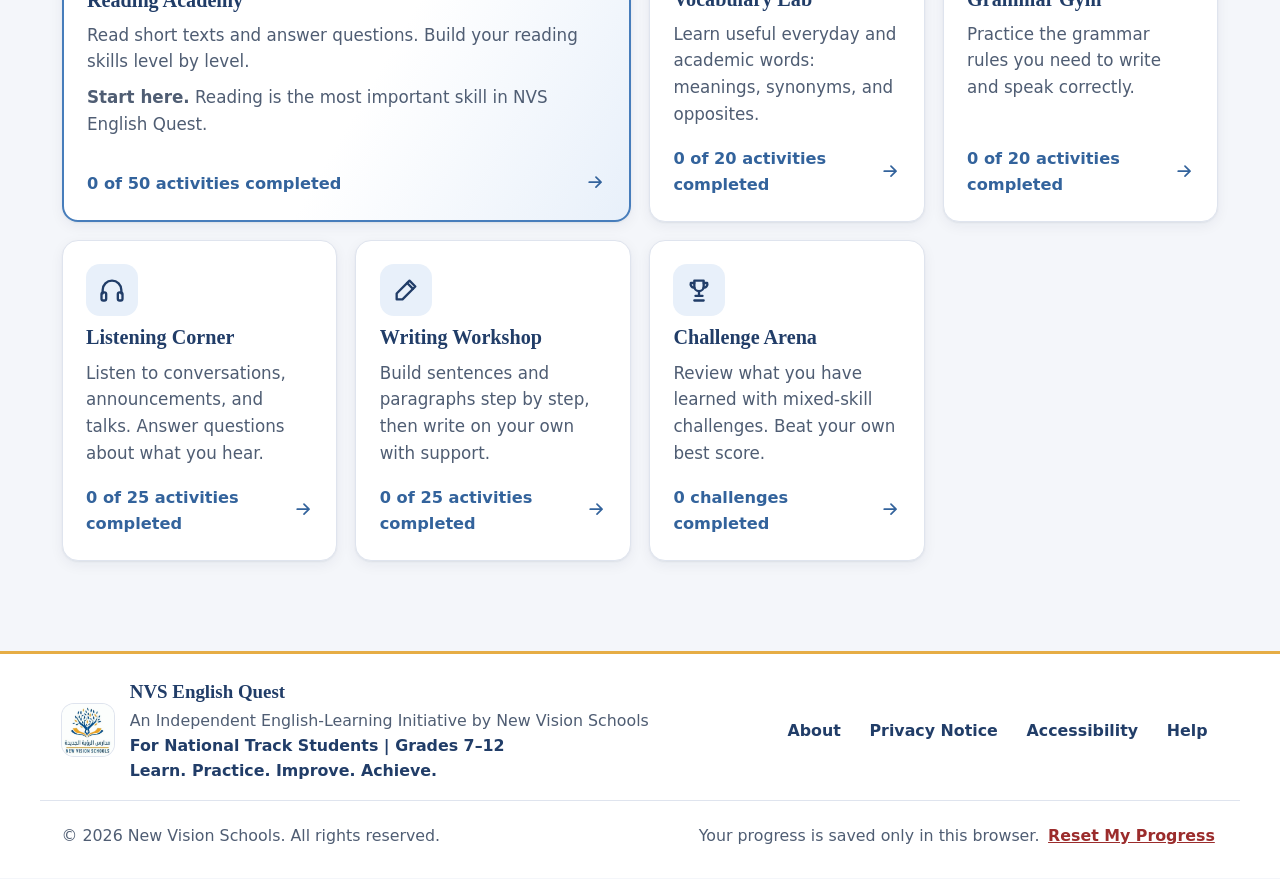
==== commit caec2bff: "Add files via upload" ====
--- a/index.html
+++ b/index.html
@@ -38,7 +38,6 @@
       </span>
     </a>
     <p class="tagline">Learn. Practice. Improve. Achieve.</p>
-    <button class="ar-btn" id="arBtn" type="button" aria-pressed="false" aria-label="Arabic help" title="Show or hide short Arabic instructions"><span lang="ar" dir="rtl">عربي</span><span class="ar-long" aria-hidden="true"> Arabic help: <span class="ar-state">Off</span></span></button>
     <button class="menu-btn" id="menuBtn" aria-expanded="false" aria-controls="mainNav"><span id="menuIcon"></span>Menu</button>
   </div>
   <nav class="main-nav" id="mainNav" aria-label="Main navigation"><ul id="navList"></ul></nav>
@@ -53,6 +52,7 @@
       <div>
         <p class="f-name">NVS English Quest</p>
         <p>An Independent English-Learning Initiative by New Vision Schools</p>
+        <p class="f-audience">For National Track Students | <span class="nowrap">Grades 7–12</span></p>
         <p class="f-slogan">Learn. Practice. Improve. Achieve.</p>
       </div>
     </div>
@@ -68,7 +68,6 @@
   <div class="footer-base">
     <p>© 2026 New Vision Schools. All rights reserved.</p>
     <p class="footer-progress">Your progress is saved only in this browser. <button class="linkbtn" id="footerReset" type="button">Reset My Progress</button></p>
-    <p class="ar-help" lang="ar" dir="rtl">يُحفظ تقدّمك في هذا المتصفح فقط، ولا ينتقل إلى أجهزة أخرى.</p>
   </div>
 </footer>
 
@@ -78,7 +77,6 @@
 <dialog id="resetDialog" aria-labelledby="resetTitle">
   <h2 id="resetTitle">Delete all your progress?</h2>
   <p>This will permanently delete all your saved answers, scores, badges, writing drafts, challenge results, and your Starting-Point Check result <strong>in this browser</strong>. You cannot undo this.</p>
-  <p class="ar-help" lang="ar" dir="rtl">سيؤدي هذا إلى حذف جميع إجاباتك ودرجاتك وشاراتك ومسوداتك ونتيجة اختبار نقطة البداية المحفوظة في هذا المتصفح نهائيًا، ولا يمكن التراجع عن ذلك.</p>
   <div class="btn-row">
     <button class="btn danger" id="confirmReset" type="button">Yes, delete my progress</button>
     <button class="btn ghost" id="cancelReset" type="button">Cancel</button>
--- a/css/styles.css
+++ b/css/styles.css
@@ -246,7 +246,6 @@
 .footer-nav a{display:inline-flex;align-items:center;min-height:44px;padding:0 .6rem;color:var(--navy);font-weight:600;text-decoration:none;border-radius:8px}
 .footer-nav a:hover{background:var(--blue-l);text-decoration:underline}
 .footer-base{max-width:1200px;margin:0 auto;padding:.7rem 1.2rem 1.1rem;border-top:1px solid var(--line);display:flex;flex-wrap:wrap;gap:.3rem 1.5rem;align-items:center;justify-content:space-between}
-.footer-base .ar-help{flex-basis:100%}
 .linkbtn{font:inherit;background:none;border:0;padding:.55rem .2rem;min-height:44px;color:#9b2c2c;font-weight:700;text-decoration:underline;cursor:pointer}
 .linkbtn:hover{color:#7a1f1f}
 @media (max-width:600px){.footer-inner{flex-direction:column;align-items:flex-start}.footer-nav ul{margin-left:-.6rem}}
@@ -432,15 +431,7 @@
 .ex-box .mistake{text-decoration:line-through;text-decoration-color:#b9770e;color:#6b4a10}
 .review-learn{margin-top:1rem}
 
-/* ---------- Version 3D: Arabic help, guides, Start Here, Starting-Point Check ---------- */
-.ar-btn{margin-left:.6rem;background:transparent;border:2px solid rgba(255,255,255,.55);color:#fff;border-radius:10px;padding:.4rem .7rem;font:inherit;font-size:.85rem;font-weight:700;cursor:pointer;min-height:44px;white-space:nowrap}
-.ar-btn [lang="ar"]{font-size:1rem}
-.ar-btn[aria-pressed="true"]{background:var(--gold);color:var(--navy);border-color:var(--gold)}
-@media (max-width:980px){.ar-btn{margin-left:auto}.ar-btn + .menu-btn{margin-left:.5rem}}
-@media (max-width:600px){.ar-long{display:none}}
-.ar-help{display:none;direction:rtl;text-align:right;font-family:"Segoe UI",Tahoma,"Noto Naskh Arabic","Geeza Pro",Arial,sans-serif;font-size:1.02rem;line-height:1.8;color:#2b3a52;background:#f7f4ec;border-right:4px solid var(--gold);border-radius:10px;padding:.45rem .8rem;margin:.4rem 0 .8rem}
-body.ar-on .ar-help{display:block}
-.site-footer .ar-help{margin-top:.5rem}
+/* ---------- Guides, Start Here, Starting-Point Check ---------- */
 .how-box{padding:.9rem 1.1rem}
 .how-box>summary{cursor:pointer;font-weight:700;color:var(--navy);display:flex;align-items:center;gap:.5rem;flex-wrap:wrap;min-height:44px}
 .how-list{margin:.6rem 0 0;display:grid;gap:.7rem}
@@ -502,3 +493,25 @@
 .faq-item p{margin:0;max-width:75ch}
 .tech-details summary{cursor:pointer;font-weight:700;color:var(--navy);display:flex;gap:.5rem;align-items:center;min-height:44px}
 .tech-details[open] summary{margin-bottom:.4rem}
+
+/* ---------- Final Updated Launch: audience line, listening preview, writing lessons ---------- */
+.hero .hero-sub{font-size:1.12rem;font-weight:700;color:#f3d79f;margin:.35rem 0 .5rem;letter-spacing:.01em}
+.f-audience{font-weight:600;color:var(--navy)}
+.listen-intro{margin:.2rem 0 .7rem}
+.listen-words{background:var(--blue-l);border-radius:10px;padding:.6rem .9rem;margin:0 0 .8rem}
+.listen-words .eyebrow{margin:0 0 .3rem}
+.listen-words ul{margin:0;padding-left:1.1rem;display:grid;gap:.15rem;font-size:.95rem}
+#trBtn:disabled{opacity:.6;cursor:not-allowed}
+.lesson{margin:0 0 1rem}
+.lesson>summary{cursor:pointer;font-weight:700;color:var(--navy);display:flex;align-items:center;gap:.5rem;flex-wrap:wrap;min-height:44px}
+.lesson-body h3{font-size:1.02rem;display:flex;align-items:center;gap:.4rem;margin:1rem 0 .3rem}
+.lesson-body p{max-width:75ch}
+.lesson-example{background:var(--blue-l);border-left:5px solid var(--blue);border-radius:10px;padding:.7rem 1rem;margin:.6rem 0}
+.lesson-example .eyebrow{margin:0 0 .3rem}
+.model-line{font-weight:600;color:var(--navy);margin:0 0 .4rem}
+.lesson-check{margin-top:1rem}
+.plan-grid{display:grid;gap:.6rem}
+.plan-grid label{font-weight:600;color:var(--navy);font-size:.95rem}
+.plan-grid input{width:100%;font:inherit;padding:.55rem .7rem;border:1px solid var(--line);border-radius:8px;min-height:44px}
+.model-locked{color:var(--muted)}
+.nowrap{white-space:nowrap}
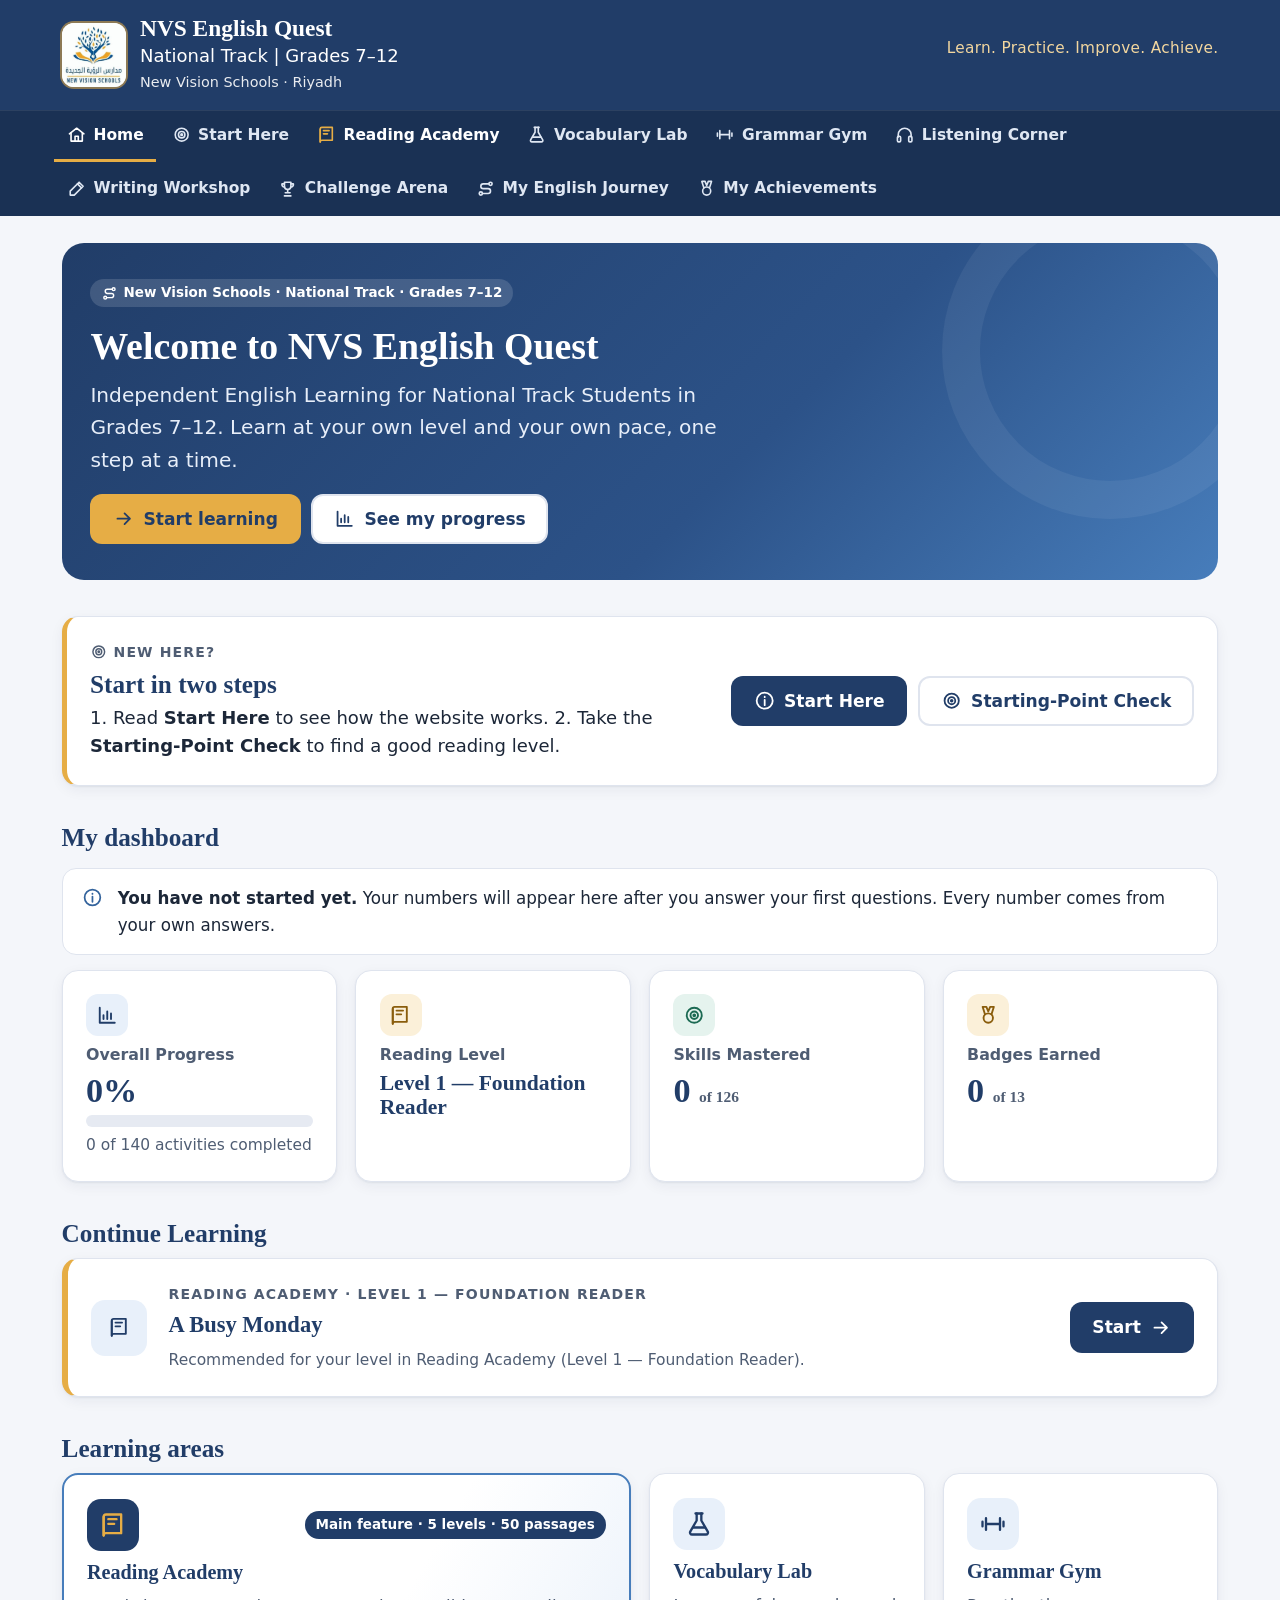
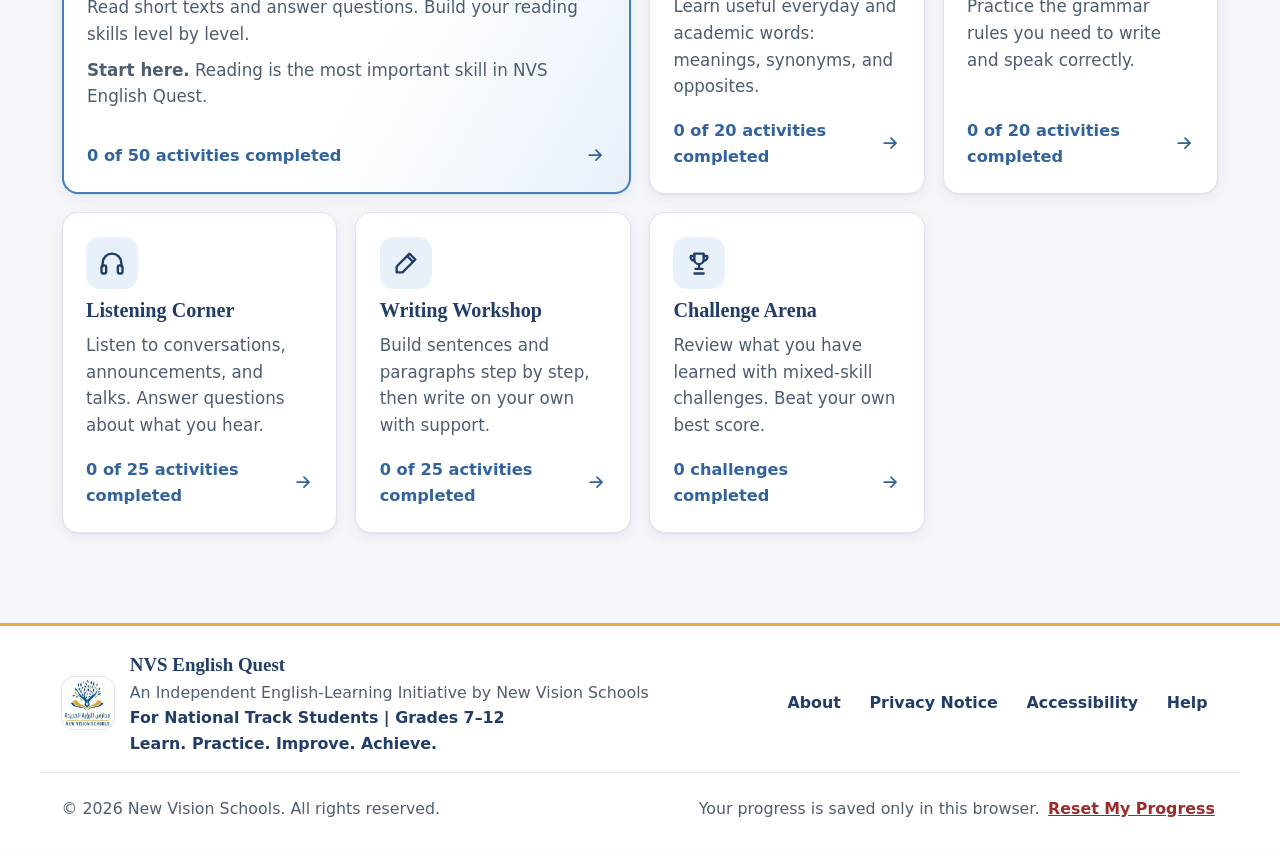
==== commit 39099525: "Add files via upload" ====
--- a/index.html
+++ b/index.html
@@ -30,10 +30,11 @@
 <a class="skip" href="#main">Skip to main content</a>
 <header class="site-header">
   <div class="header-inner">
-    <a class="brand" href="#home" aria-label="NVS English Quest, New Vision Schools: home">
+    <a class="brand" href="#home" aria-label="NVS English Quest, National Track, Grades 7–12, New Vision Schools: home">
       <span class="brand-logo"><img src="assets/brand/nvs-logo.jpg" alt="New Vision Schools logo" width="447" height="447" decoding="async"></span>
       <span>
         <span class="brand-name">NVS English Quest</span>
+        <span class="brand-track"><span class="nowrap">National Track</span><span class="bt-sep"> | </span><span class="bt-grades">Grades 7–12</span></span>
         <span class="brand-sub">New Vision Schools · Riyadh</span>
       </span>
     </a>
